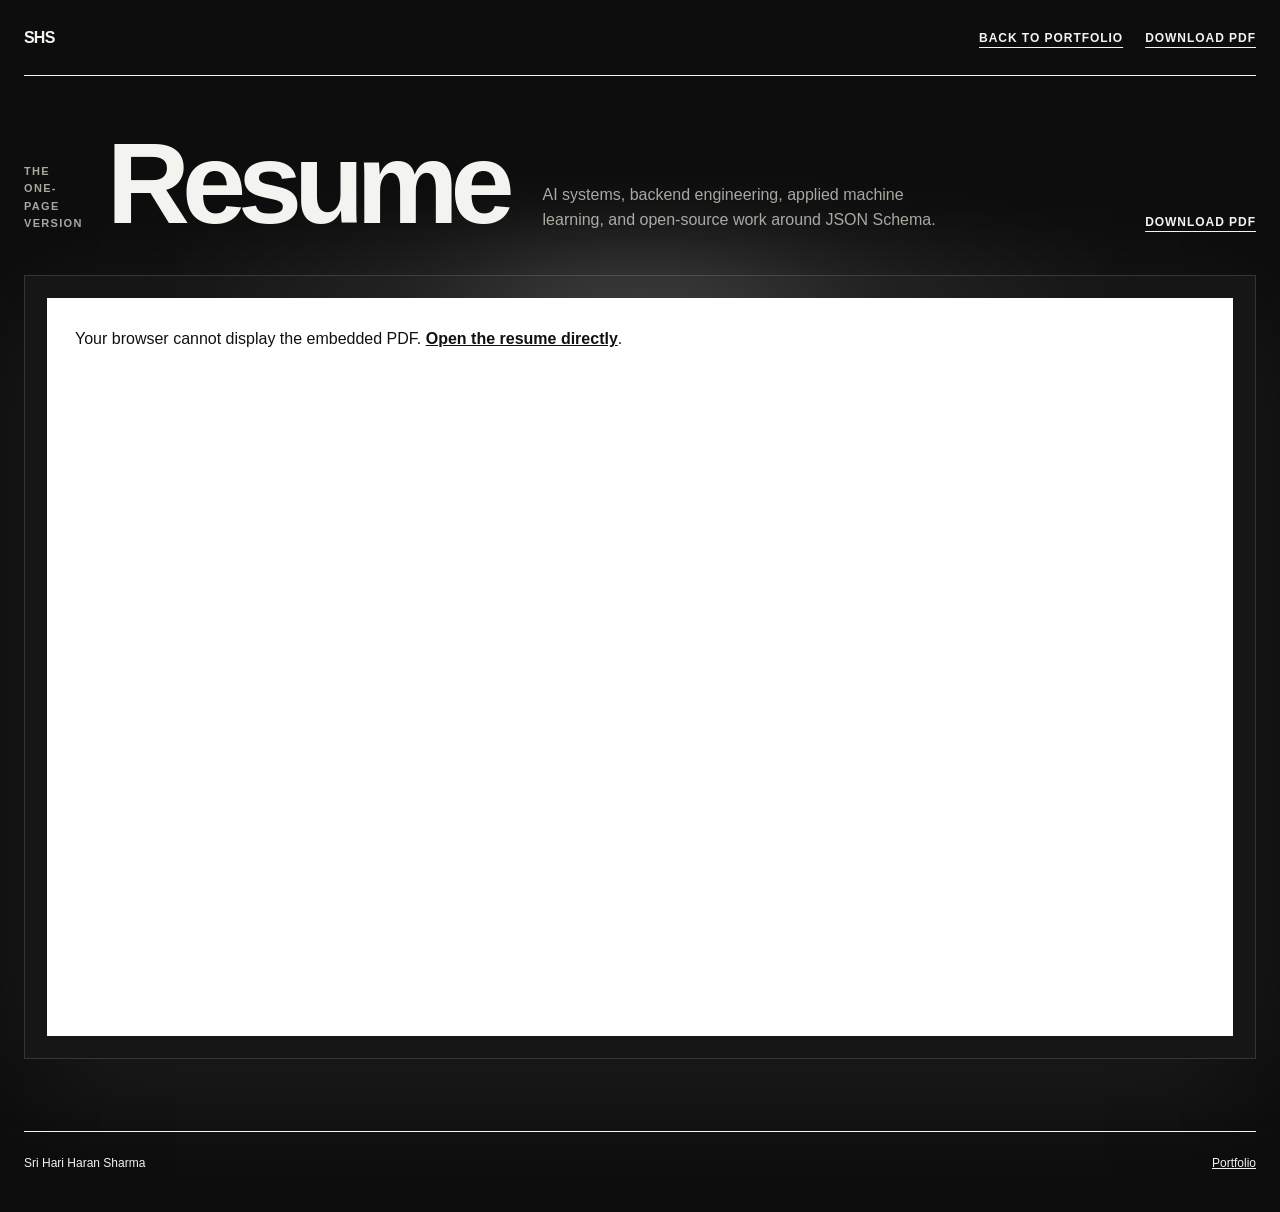
==== site/resume/index.html @ f2e6e786 "Add on-site resume viewer" ====
<!doctype html>
<html lang="en">
	<head>
		<meta charset="utf-8" />
		<meta name="viewport" content="width=device-width, initial-scale=1" />
		<meta name="description" content="Resume of Sri Hari Haran Sharma, AI systems engineer and open-source contributor." />
		<meta name="theme-color" content="#0d0d0d" />
		<title>Resume | Sri Hari Haran Sharma</title>
		<style>
			:root { --paper: #0d0d0d; --ink: #f3f3ef; --muted: #a7a7a0; --line: #363633; }
			* { box-sizing: border-box; }
			html { color-scheme: dark; }
			body {
				margin: 0;
				background: var(--paper);
				color: var(--ink);
				font-family: Arial, Helvetica, sans-serif;
			}
			a { color: inherit; }
			.skip-link {
				position: fixed;
				top: 10px;
				left: 10px;
				z-index: 20;
				padding: 8px 12px;
				background: var(--ink);
				color: var(--paper);
				transform: translateY(-160%);
			}
			.skip-link:focus { transform: translateY(0); }
			.site-header,
			main,
			footer { width: min(calc(100% - 48px), 1240px); margin-inline: auto; }
			.site-header {
				display: grid;
				grid-template-columns: 1fr auto;
				align-items: center;
				min-height: 76px;
				border-bottom: 1px solid var(--ink);
			}
			.wordmark { width: fit-content; font-weight: 800; letter-spacing: -0.05em; text-decoration: none; }
			.header-actions { display: flex; align-items: center; gap: 22px; }
			.header-actions a {
				font-size: 12px;
				font-weight: 700;
				letter-spacing: 0.08em;
				text-transform: uppercase;
				text-underline-offset: 5px;
			}
			main { padding: 58px 0 72px; }
			.resume-heading {
				display: grid;
				grid-template-columns: 1fr 2fr;
				gap: 36px;
				align-items: end;
				margin-bottom: 42px;
			}
			.eyebrow { margin: 0; color: var(--muted); font-size: 11px; font-weight: 700; letter-spacing: 0.12em; text-transform: uppercase; }
			h1 { margin: 0; font-size: clamp(54px, 9vw, 124px); line-height: 0.86; letter-spacing: -0.07em; }
			.resume-heading div { display: flex; align-items: flex-end; justify-content: space-between; gap: 24px; }
			.resume-heading p { max-width: 410px; margin: 0; color: var(--muted); line-height: 1.6; }
			.download {
				flex: 0 0 auto;
				padding-bottom: 4px;
				font-size: 12px;
				font-weight: 700;
				letter-spacing: 0.08em;
				text-transform: uppercase;
				text-underline-offset: 5px;
			}
			.resume-shell {
				position: relative;
				isolation: isolate;
				padding: clamp(10px, 2vw, 22px);
				border: 1px solid var(--line);
				background: rgba(255, 255, 255, 0.035);
				box-shadow: 0 26px 100px rgba(255, 255, 255, 0.09), 0 16px 50px rgba(0, 0, 0, 0.45);
			}
			.resume-shell::before {
				content: "";
				position: absolute;
				z-index: -1;
				inset: -6% 8% 16%;
				background: radial-gradient(ellipse at 50% 22%, rgba(255, 255, 255, 0.2), rgba(255, 255, 255, 0.055) 34%, transparent 68%);
				filter: blur(34px);
				pointer-events: none;
			}
			.resume-frame {
				display: block;
				width: 100%;
				height: min(82vh, 980px);
				min-height: 680px;
				border: 0;
				background: #fff;
			}
			.viewer-fallback { padding: 28px; background: #fff; color: #111; line-height: 1.6; }
			.viewer-fallback a { font-weight: 700; }
			footer {
				display: flex;
				justify-content: space-between;
				padding: 24px 0 42px;
				border-top: 1px solid var(--ink);
				font-size: 12px;
			}
			@media (max-width: 760px) {
				.site-header, main, footer { width: min(calc(100% - 28px), 1240px); }
				.header-actions a:first-child { display: none; }
				main { padding-top: 38px; }
				.resume-heading { grid-template-columns: 1fr; gap: 24px; }
				.resume-heading div { align-items: flex-start; flex-direction: column; }
				.resume-frame { min-height: 620px; height: 78vh; }
			}
		</style>
	</head>
	<body>
		<a class="skip-link" href="#resume-viewer">Skip to resume</a>
		<header class="site-header">
			<a class="wordmark" href="../">SHS</a>
			<div class="header-actions">
				<a href="../">Back to portfolio</a>
				<a href="../assets/sri-hari-haran-sharma-resume.pdf" download>Download PDF</a>
			</div>
		</header>
		<main>
			<section class="resume-heading" aria-labelledby="resume-title">
				<div>
					<p class="eyebrow">The one-page version</p>
					<h1 id="resume-title">Resume</h1>
				</div>
				<div>
					<p>AI systems, backend engineering, applied machine learning, and open-source work around JSON Schema.</p>
					<a class="download" href="../assets/sri-hari-haran-sharma-resume.pdf" download>Download PDF</a>
				</div>
			</section>
			<section class="resume-shell" id="resume-viewer" aria-label="Resume PDF viewer">
				<object class="resume-frame" data="../assets/sri-hari-haran-sharma-resume.pdf#view=FitH&amp;toolbar=1" type="application/pdf">
					<div class="viewer-fallback">Your browser cannot display the embedded PDF. <a href="../assets/sri-hari-haran-sharma-resume.pdf">Open the resume directly</a>.</div>
				</object>
			</section>
		</main>
		<footer><span>Sri Hari Haran Sharma</span><a href="../">Portfolio</a></footer>
	</body>
</html>
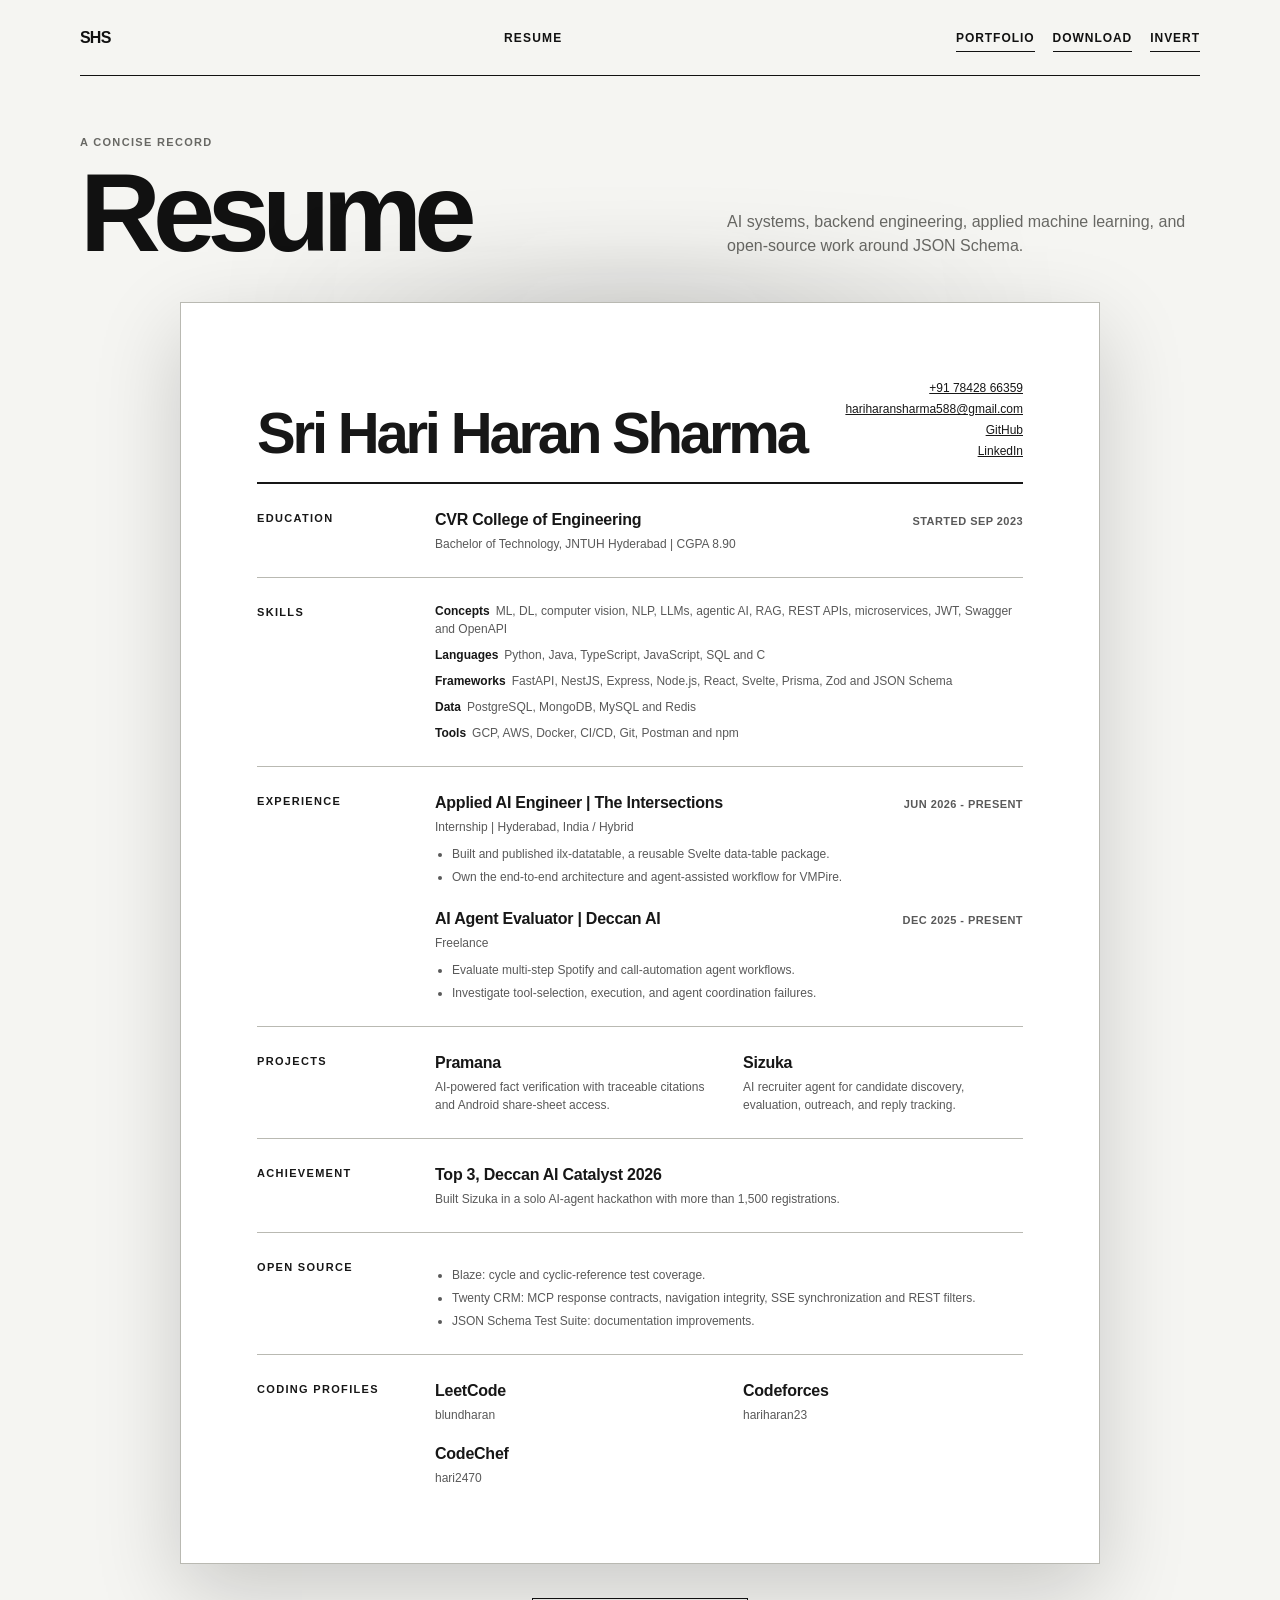
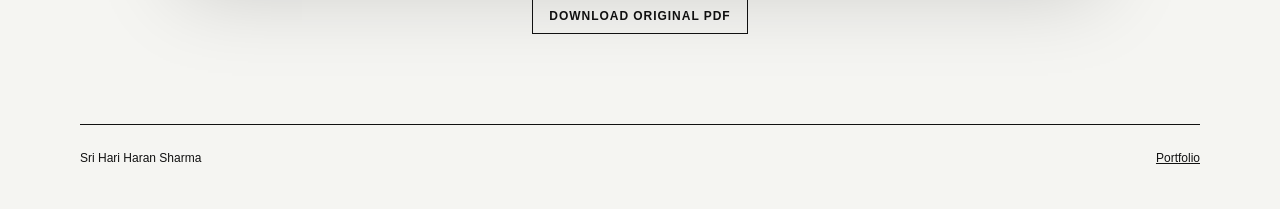
==== commit edb67252: "Refine resume and experience UI" ====
--- a/site/resume/index.html
+++ b/site/resume/index.html
@@ -4,17 +4,47 @@
 		<meta charset="utf-8" />
 		<meta name="viewport" content="width=device-width, initial-scale=1" />
 		<meta name="description" content="Resume of Sri Hari Haran Sharma, AI systems engineer and open-source contributor." />
-		<meta name="theme-color" content="#0d0d0d" />
+		<meta name="theme-color" content="#f5f5f2" />
 		<title>Resume | Sri Hari Haran Sharma</title>
+		<script>
+			try {
+				if (localStorage.getItem('portfolio-theme') === 'dark') {
+					document.documentElement.dataset.theme = 'dark';
+				}
+			} catch (error) {}
+		</script>
 		<style>
-			:root { --paper: #0d0d0d; --ink: #f3f3ef; --muted: #a7a7a0; --line: #363633; }
+			:root {
+				--paper: #f5f5f2;
+				--ink: #111111;
+				--muted: #686864;
+				--line: #c7c7c0;
+				--sheet: #ffffff;
+				--sheet-ink: #171717;
+				--sheet-muted: #595959;
+				--sheet-line: #b9b9b2;
+				--glow: rgba(17, 17, 17, 0.14);
+			}
+			:root[data-theme="dark"] {
+				--paper: #0d0d0d;
+				--ink: #f3f3ef;
+				--muted: #aaa9a2;
+				--line: #383835;
+				--sheet: #171716;
+				--sheet-ink: #f3f3ef;
+				--sheet-muted: #b8b7b0;
+				--sheet-line: #44443f;
+				--glow: rgba(255, 255, 255, 0.14);
+			}
 			* { box-sizing: border-box; }
-			html { color-scheme: dark; }
+			html { scroll-behavior: smooth; }
 			body {
 				margin: 0;
 				background: var(--paper);
 				color: var(--ink);
 				font-family: Arial, Helvetica, sans-serif;
+				line-height: 1.5;
+				transition: background-color 180ms ease, color 180ms ease;
 			}
 			a { color: inherit; }
 			.skip-link {
@@ -28,73 +58,185 @@
 				transform: translateY(-160%);
 			}
 			.skip-link:focus { transform: translateY(0); }
-			.site-header,
-			main,
-			footer { width: min(calc(100% - 48px), 1240px); margin-inline: auto; }
+			.site-header, main, footer {
+				width: min(calc(100% - 48px), 1120px);
+				margin-inline: auto;
+			}
 			.site-header {
 				display: grid;
-				grid-template-columns: 1fr auto;
+				grid-template-columns: auto minmax(0, 1fr) auto;
+				gap: 28px;
 				align-items: center;
 				min-height: 76px;
 				border-bottom: 1px solid var(--ink);
 			}
-			.wordmark { width: fit-content; font-weight: 800; letter-spacing: -0.05em; text-decoration: none; }
-			.header-actions { display: flex; align-items: center; gap: 22px; }
-			.header-actions a {
+			.wordmark {
+				font-weight: 800;
+				letter-spacing: -0.05em;
+				text-decoration: none;
+			}
+			.page-name {
+				justify-self: center;
+				font-size: 12px;
+				font-weight: 700;
+				letter-spacing: 0.1em;
+				text-transform: uppercase;
+			}
+			.header-actions {
+				display: flex;
+				align-items: center;
+				gap: 18px;
+				white-space: nowrap;
+			}
+			.header-actions a, .theme-toggle, .download {
+				display: inline-flex;
+				align-items: center;
+				min-height: 28px;
+				padding: 2px 0 1px;
+				border: 0;
+				border-bottom: 1px solid currentColor;
+				background: transparent;
+				color: inherit;
+				font: inherit;
 				font-size: 12px;
 				font-weight: 700;
 				letter-spacing: 0.08em;
+				line-height: 1;
+				text-decoration: none;
 				text-transform: uppercase;
-				text-underline-offset: 5px;
-			}
-			main { padding: 58px 0 72px; }
+				cursor: pointer;
+			}
+			main { padding: 58px 0 90px; }
 			.resume-heading {
 				display: grid;
-				grid-template-columns: 1fr 2fr;
-				gap: 36px;
+				grid-template-columns: 1fr minmax(280px, 0.8fr);
+				gap: 56px;
 				align-items: end;
-				margin-bottom: 42px;
-			}
-			.eyebrow { margin: 0; color: var(--muted); font-size: 11px; font-weight: 700; letter-spacing: 0.12em; text-transform: uppercase; }
-			h1 { margin: 0; font-size: clamp(54px, 9vw, 124px); line-height: 0.86; letter-spacing: -0.07em; }
-			.resume-heading div { display: flex; align-items: flex-end; justify-content: space-between; gap: 24px; }
-			.resume-heading p { max-width: 410px; margin: 0; color: var(--muted); line-height: 1.6; }
-			.download {
-				flex: 0 0 auto;
-				padding-bottom: 4px;
-				font-size: 12px;
+				margin-bottom: 44px;
+			}
+			.eyebrow {
+				margin: 0 0 16px;
+				color: var(--muted);
+				font-size: 11px;
 				font-weight: 700;
-				letter-spacing: 0.08em;
+				letter-spacing: 0.12em;
 				text-transform: uppercase;
-				text-underline-offset: 5px;
-			}
-			.resume-shell {
+			}
+			h1 {
+				margin: 0;
+				font-size: clamp(58px, 9vw, 112px);
+				line-height: 0.82;
+				letter-spacing: -0.07em;
+			}
+			.resume-heading-copy { margin: 0; color: var(--muted); }
+			.paper-shell {
 				position: relative;
 				isolation: isolate;
-				padding: clamp(10px, 2vw, 22px);
-				border: 1px solid var(--line);
-				background: rgba(255, 255, 255, 0.035);
-				box-shadow: 0 26px 100px rgba(255, 255, 255, 0.09), 0 16px 50px rgba(0, 0, 0, 0.45);
-			}
-			.resume-shell::before {
+				max-width: 920px;
+				margin-inline: auto;
+			}
+			.paper-shell::before {
 				content: "";
 				position: absolute;
 				z-index: -1;
-				inset: -6% 8% 16%;
-				background: radial-gradient(ellipse at 50% 22%, rgba(255, 255, 255, 0.2), rgba(255, 255, 255, 0.055) 34%, transparent 68%);
+				inset: -50px 3% 6%;
+				background: radial-gradient(ellipse at 50% 20%, var(--glow), transparent 66%);
 				filter: blur(34px);
 				pointer-events: none;
 			}
-			.resume-frame {
-				display: block;
-				width: 100%;
-				height: min(82vh, 980px);
-				min-height: 680px;
-				border: 0;
-				background: #fff;
-			}
-			.viewer-fallback { padding: 28px; background: #fff; color: #111; line-height: 1.6; }
-			.viewer-fallback a { font-weight: 700; }
+			.resume-paper {
+				padding: clamp(34px, 6.5vw, 76px);
+				border: 1px solid var(--sheet-line);
+				background: var(--sheet);
+				color: var(--sheet-ink);
+				box-shadow: 0 28px 80px rgba(0, 0, 0, 0.18);
+			}
+			.resume-top {
+				display: grid;
+				grid-template-columns: 1fr auto;
+				gap: 28px;
+				align-items: end;
+				padding-bottom: 22px;
+				border-bottom: 2px solid var(--sheet-ink);
+			}
+			.resume-top h2 {
+				margin: 0;
+				font-size: clamp(36px, 5vw, 58px);
+				line-height: 0.95;
+				letter-spacing: -0.055em;
+			}
+			.contact {
+				display: grid;
+				gap: 3px;
+				justify-items: end;
+				font-size: 12px;
+			}
+			.resume-section {
+				display: grid;
+				grid-template-columns: 150px 1fr;
+				gap: 28px;
+				padding: 24px 0;
+				border-bottom: 1px solid var(--sheet-line);
+			}
+			.resume-section:last-child { border-bottom: 0; padding-bottom: 0; }
+			.resume-section > h3 {
+				margin: 2px 0 0;
+				font-size: 11px;
+				letter-spacing: 0.12em;
+				text-transform: uppercase;
+			}
+			.entry + .entry { margin-top: 21px; }
+			.entry-head {
+				display: grid;
+				grid-template-columns: minmax(0, 1fr) auto;
+				gap: 18px;
+				align-items: baseline;
+			}
+			.entry h4 {
+				margin: 0;
+				font-size: 16px;
+				letter-spacing: -0.015em;
+			}
+			.entry-time {
+				color: var(--sheet-muted);
+				font-size: 11px;
+				font-weight: 700;
+				letter-spacing: 0.04em;
+				text-transform: uppercase;
+				white-space: nowrap;
+			}
+			.entry-sub {
+				margin: 3px 0 0;
+				color: var(--sheet-muted);
+				font-size: 12px;
+			}
+			.entry ul {
+				margin: 9px 0 0;
+				padding-left: 17px;
+				color: var(--sheet-muted);
+				font-size: 12px;
+			}
+			.entry li + li { margin-top: 5px; }
+			.skill-list {
+				display: grid;
+				gap: 8px;
+				margin: 0;
+				font-size: 12px;
+			}
+			.skill-list dt { float: left; margin-right: 6px; font-weight: 800; }
+			.skill-list dd { margin: 0; color: var(--sheet-muted); }
+			.compact-grid {
+				display: grid;
+				grid-template-columns: 1fr 1fr;
+				gap: 18px 28px;
+			}
+			.compact-grid .entry + .entry { margin-top: 0; }
+			.resume-footer-actions {
+				display: flex;
+				justify-content: center;
+				margin-top: 34px;
+			}
+			.resume-footer-actions .download { padding: 11px 16px; border: 1px solid currentColor; }
 			footer {
 				display: flex;
 				justify-content: space-between;
@@ -103,41 +245,181 @@
 				font-size: 12px;
 			}
 			@media (max-width: 760px) {
-				.site-header, main, footer { width: min(calc(100% - 28px), 1240px); }
+				.site-header, main, footer { width: min(calc(100% - 28px), 1120px); }
+				.site-header { grid-template-columns: auto 1fr auto; gap: 16px; min-height: 64px; }
+				.page-name { display: none; }
+				.header-actions { grid-column: 3; gap: 13px; }
 				.header-actions a:first-child { display: none; }
 				main { padding-top: 38px; }
 				.resume-heading { grid-template-columns: 1fr; gap: 24px; }
-				.resume-heading div { align-items: flex-start; flex-direction: column; }
-				.resume-frame { min-height: 620px; height: 78vh; }
+				.resume-paper { padding: 28px 22px; }
+				.resume-top, .resume-section { grid-template-columns: 1fr; }
+				.contact { justify-items: start; }
+				.resume-section { gap: 14px; }
+				.entry-head { grid-template-columns: 1fr; gap: 2px; }
+				.entry-time { white-space: normal; }
+				.compact-grid { grid-template-columns: 1fr; }
+			}
+			@media print {
+				:root, :root[data-theme="dark"] {
+					--sheet: #ffffff;
+					--sheet-ink: #111111;
+					--sheet-muted: #555555;
+					--sheet-line: #b9b9b2;
+				}
+				body { background: #ffffff; }
+				.site-header, .resume-heading, .resume-footer-actions, footer { display: none; }
+				main { width: 100%; padding: 0; }
+				.paper-shell { max-width: none; }
+				.paper-shell::before { display: none; }
+				.resume-paper { border: 0; box-shadow: none; padding: 0; }
+			}
+			@media (prefers-reduced-motion: reduce) {
+				html { scroll-behavior: auto; }
+				body { transition: none; }
 			}
 		</style>
 	</head>
 	<body>
-		<a class="skip-link" href="#resume-viewer">Skip to resume</a>
+		<a class="skip-link" href="#resume-paper">Skip to resume</a>
 		<header class="site-header">
-			<a class="wordmark" href="../">SHS</a>
+			<a class="wordmark" href="../" aria-label="Back to portfolio">SHS</a>
+			<span class="page-name">Resume</span>
 			<div class="header-actions">
-				<a href="../">Back to portfolio</a>
-				<a href="../assets/sri-hari-haran-sharma-resume.pdf" download>Download PDF</a>
+				<a href="../">Portfolio</a>
+				<a href="../assets/sri-hari-haran-sharma-resume.pdf" download>Download</a>
+				<button class="theme-toggle" type="button" aria-pressed="false">Invert</button>
 			</div>
 		</header>
 		<main>
 			<section class="resume-heading" aria-labelledby="resume-title">
 				<div>
-					<p class="eyebrow">The one-page version</p>
+					<p class="eyebrow">A concise record</p>
 					<h1 id="resume-title">Resume</h1>
 				</div>
-				<div>
-					<p>AI systems, backend engineering, applied machine learning, and open-source work around JSON Schema.</p>
-					<a class="download" href="../assets/sri-hari-haran-sharma-resume.pdf" download>Download PDF</a>
-				</div>
+				<p class="resume-heading-copy">AI systems, backend engineering, applied machine learning, and open-source work around JSON Schema.</p>
 			</section>
-			<section class="resume-shell" id="resume-viewer" aria-label="Resume PDF viewer">
-				<object class="resume-frame" data="../assets/sri-hari-haran-sharma-resume.pdf#view=FitH&amp;toolbar=1" type="application/pdf">
-					<div class="viewer-fallback">Your browser cannot display the embedded PDF. <a href="../assets/sri-hari-haran-sharma-resume.pdf">Open the resume directly</a>.</div>
-				</object>
-			</section>
+			<div class="paper-shell">
+				<article class="resume-paper" id="resume-paper">
+					<header class="resume-top">
+						<h2>Sri Hari Haran Sharma</h2>
+						<div class="contact">
+							<a href="tel:+917842866359">+91 78428 66359</a>
+							<a href="mailto:hariharansharma588@gmail.com">hariharansharma588@gmail.com</a>
+							<a href="https://github.com/channi23">GitHub</a>
+							<a href="https://in.linkedin.com/in/sri-hariharan-sharma-aa1478286">LinkedIn</a>
+						</div>
+					</header>
+
+					<section class="resume-section">
+						<h3>Education</h3>
+						<div class="entry">
+							<div class="entry-head">
+								<h4>CVR College of Engineering</h4>
+								<span class="entry-time">Started Sep 2023</span>
+							</div>
+							<p class="entry-sub">Bachelor of Technology, JNTUH Hyderabad | CGPA 8.90</p>
+						</div>
+					</section>
+
+					<section class="resume-section">
+						<h3>Skills</h3>
+						<dl class="skill-list">
+							<div><dt>Concepts</dt><dd>ML, DL, computer vision, NLP, LLMs, agentic AI, RAG, REST APIs, microservices, JWT, Swagger and OpenAPI</dd></div>
+							<div><dt>Languages</dt><dd>Python, Java, TypeScript, JavaScript, SQL and C</dd></div>
+							<div><dt>Frameworks</dt><dd>FastAPI, NestJS, Express, Node.js, React, Svelte, Prisma, Zod and JSON Schema</dd></div>
+							<div><dt>Data</dt><dd>PostgreSQL, MongoDB, MySQL and Redis</dd></div>
+							<div><dt>Tools</dt><dd>GCP, AWS, Docker, CI/CD, Git, Postman and npm</dd></div>
+						</dl>
+					</section>
+
+					<section class="resume-section">
+						<h3>Experience</h3>
+						<div>
+							<div class="entry">
+								<div class="entry-head">
+									<h4>Applied AI Engineer | The Intersections</h4>
+									<span class="entry-time">Jun 2026 - Present</span>
+								</div>
+								<p class="entry-sub">Internship | Hyderabad, India / Hybrid</p>
+								<ul>
+									<li>Built and published ilx-datatable, a reusable Svelte data-table package.</li>
+									<li>Own the end-to-end architecture and agent-assisted workflow for VMPire.</li>
+								</ul>
+							</div>
+							<div class="entry">
+								<div class="entry-head">
+									<h4>AI Agent Evaluator | Deccan AI</h4>
+									<span class="entry-time">Dec 2025 - Present</span>
+								</div>
+								<p class="entry-sub">Freelance</p>
+								<ul>
+									<li>Evaluate multi-step Spotify and call-automation agent workflows.</li>
+									<li>Investigate tool-selection, execution, and agent coordination failures.</li>
+								</ul>
+							</div>
+						</div>
+					</section>
+
+					<section class="resume-section">
+						<h3>Projects</h3>
+						<div class="compact-grid">
+							<div class="entry">
+								<h4>Pramana</h4>
+								<p class="entry-sub">AI-powered fact verification with traceable citations and Android share-sheet access.</p>
+							</div>
+							<div class="entry">
+								<h4>Sizuka</h4>
+								<p class="entry-sub">AI recruiter agent for candidate discovery, evaluation, outreach, and reply tracking.</p>
+							</div>
+						</div>
+					</section>
+
+					<section class="resume-section">
+						<h3>Achievement</h3>
+						<div class="entry">
+							<h4>Top 3, Deccan AI Catalyst 2026</h4>
+							<p class="entry-sub">Built Sizuka in a solo AI-agent hackathon with more than 1,500 registrations.</p>
+						</div>
+					</section>
+
+					<section class="resume-section">
+						<h3>Open source</h3>
+						<div class="entry">
+							<ul>
+								<li>Blaze: cycle and cyclic-reference test coverage.</li>
+								<li>Twenty CRM: MCP response contracts, navigation integrity, SSE synchronization and REST filters.</li>
+								<li>JSON Schema Test Suite: documentation improvements.</li>
+							</ul>
+						</div>
+					</section>
+
+					<section class="resume-section">
+						<h3>Coding profiles</h3>
+						<div class="compact-grid">
+							<div class="entry"><h4>LeetCode</h4><p class="entry-sub">blundharan</p></div>
+							<div class="entry"><h4>Codeforces</h4><p class="entry-sub">hariharan23</p></div>
+							<div class="entry"><h4>CodeChef</h4><p class="entry-sub">hari2470</p></div>
+						</div>
+					</section>
+				</article>
+			</div>
+			<div class="resume-footer-actions">
+				<a class="download" href="../assets/sri-hari-haran-sharma-resume.pdf" download>Download original PDF</a>
+			</div>
 		</main>
 		<footer><span>Sri Hari Haran Sharma</span><a href="../">Portfolio</a></footer>
+		<script>
+			const root = document.documentElement;
+			const toggle = document.querySelector('.theme-toggle');
+			const dark = root.dataset.theme === 'dark';
+			toggle.setAttribute('aria-pressed', String(dark));
+			toggle.addEventListener('click', () => {
+				const nextDark = root.dataset.theme !== 'dark';
+				root.dataset.theme = nextDark ? 'dark' : 'light';
+				toggle.setAttribute('aria-pressed', String(nextDark));
+				localStorage.setItem('portfolio-theme', nextDark ? 'dark' : 'light');
+			});
+		</script>
 	</body>
 </html>
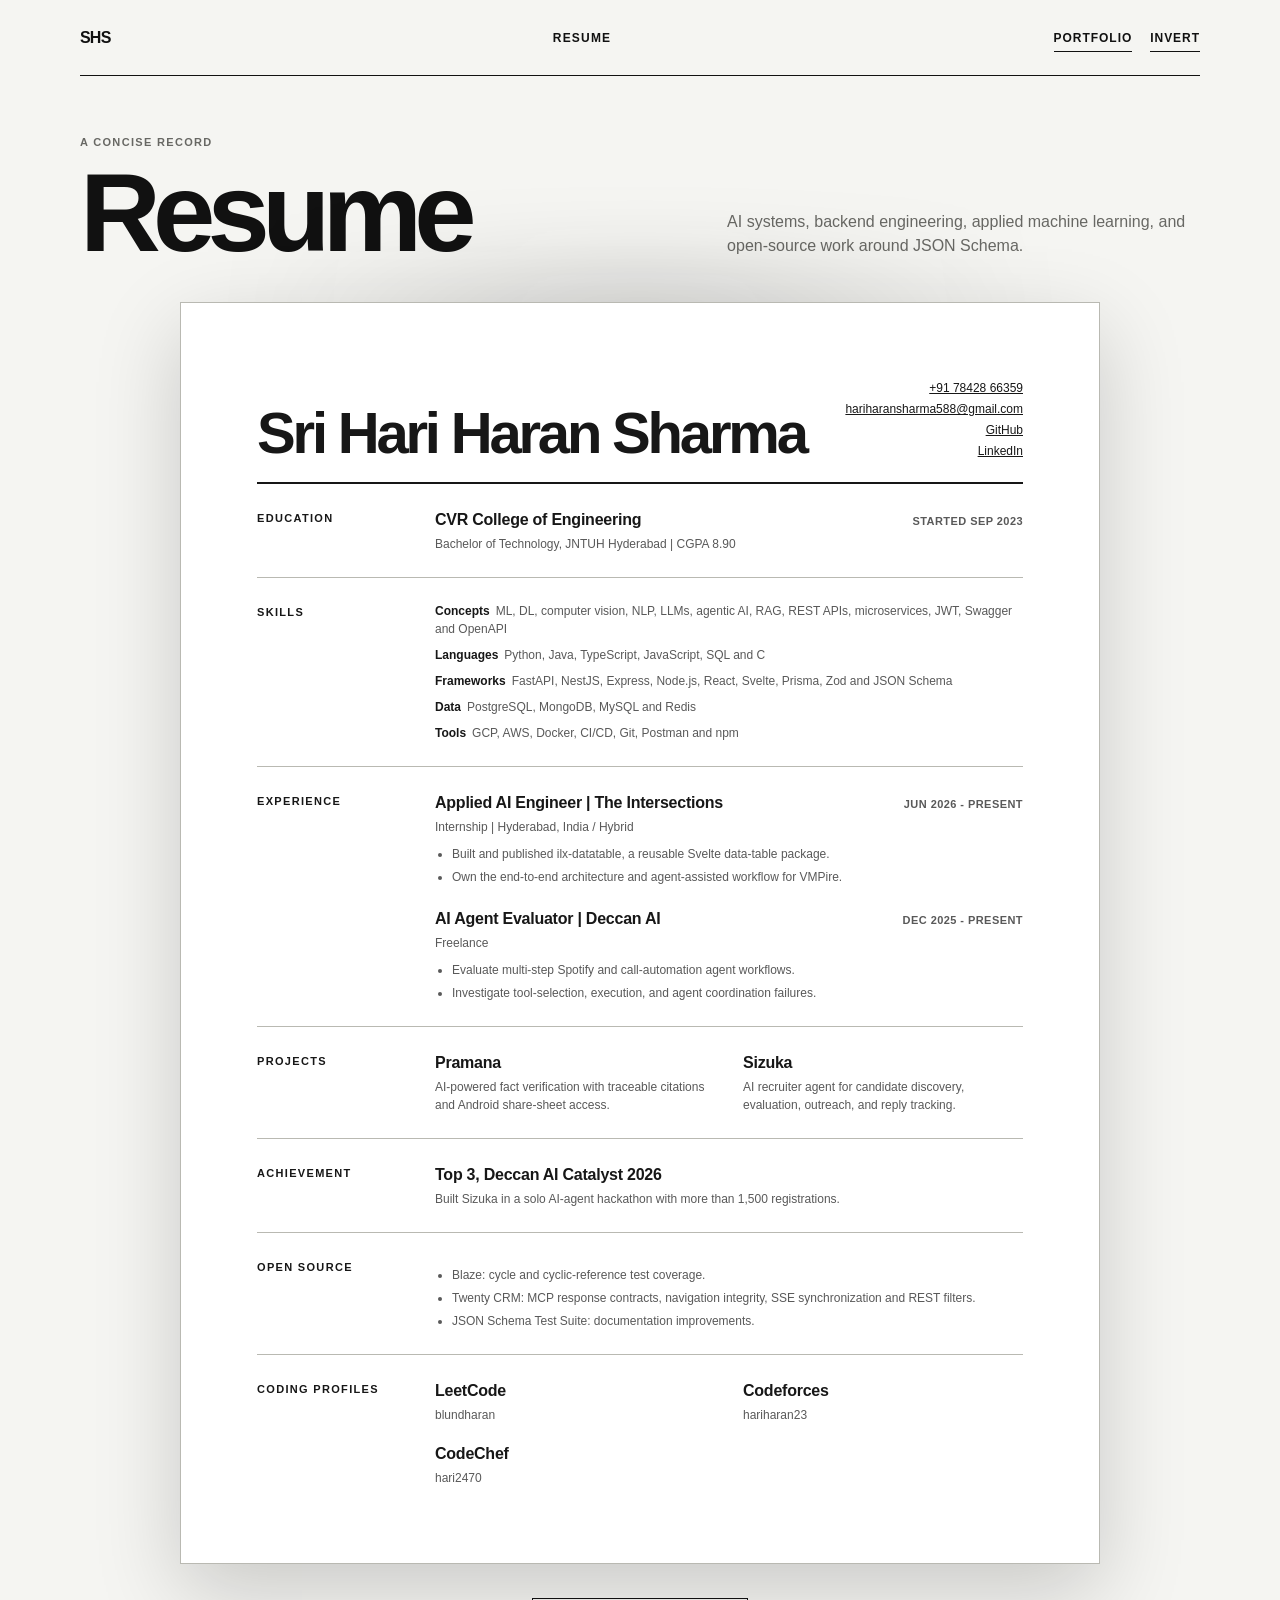
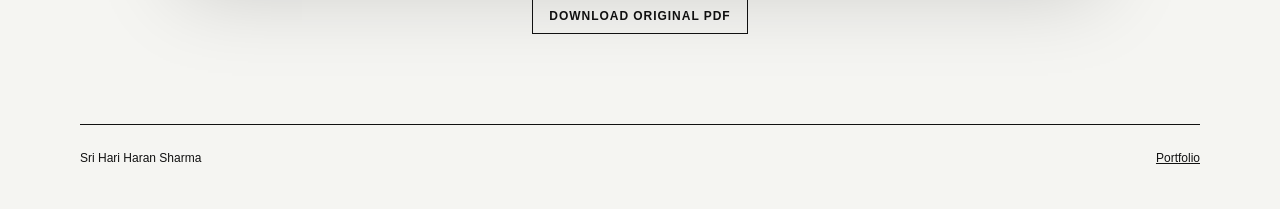
==== commit 5a13978b: "Compact experience and simplify resume header" ====
--- a/site/resume/index.html
+++ b/site/resume/index.html
@@ -287,7 +287,6 @@
 			<span class="page-name">Resume</span>
 			<div class="header-actions">
 				<a href="../">Portfolio</a>
-				<a href="../assets/sri-hari-haran-sharma-resume.pdf" download>Download</a>
 				<button class="theme-toggle" type="button" aria-pressed="false">Invert</button>
 			</div>
 		</header>
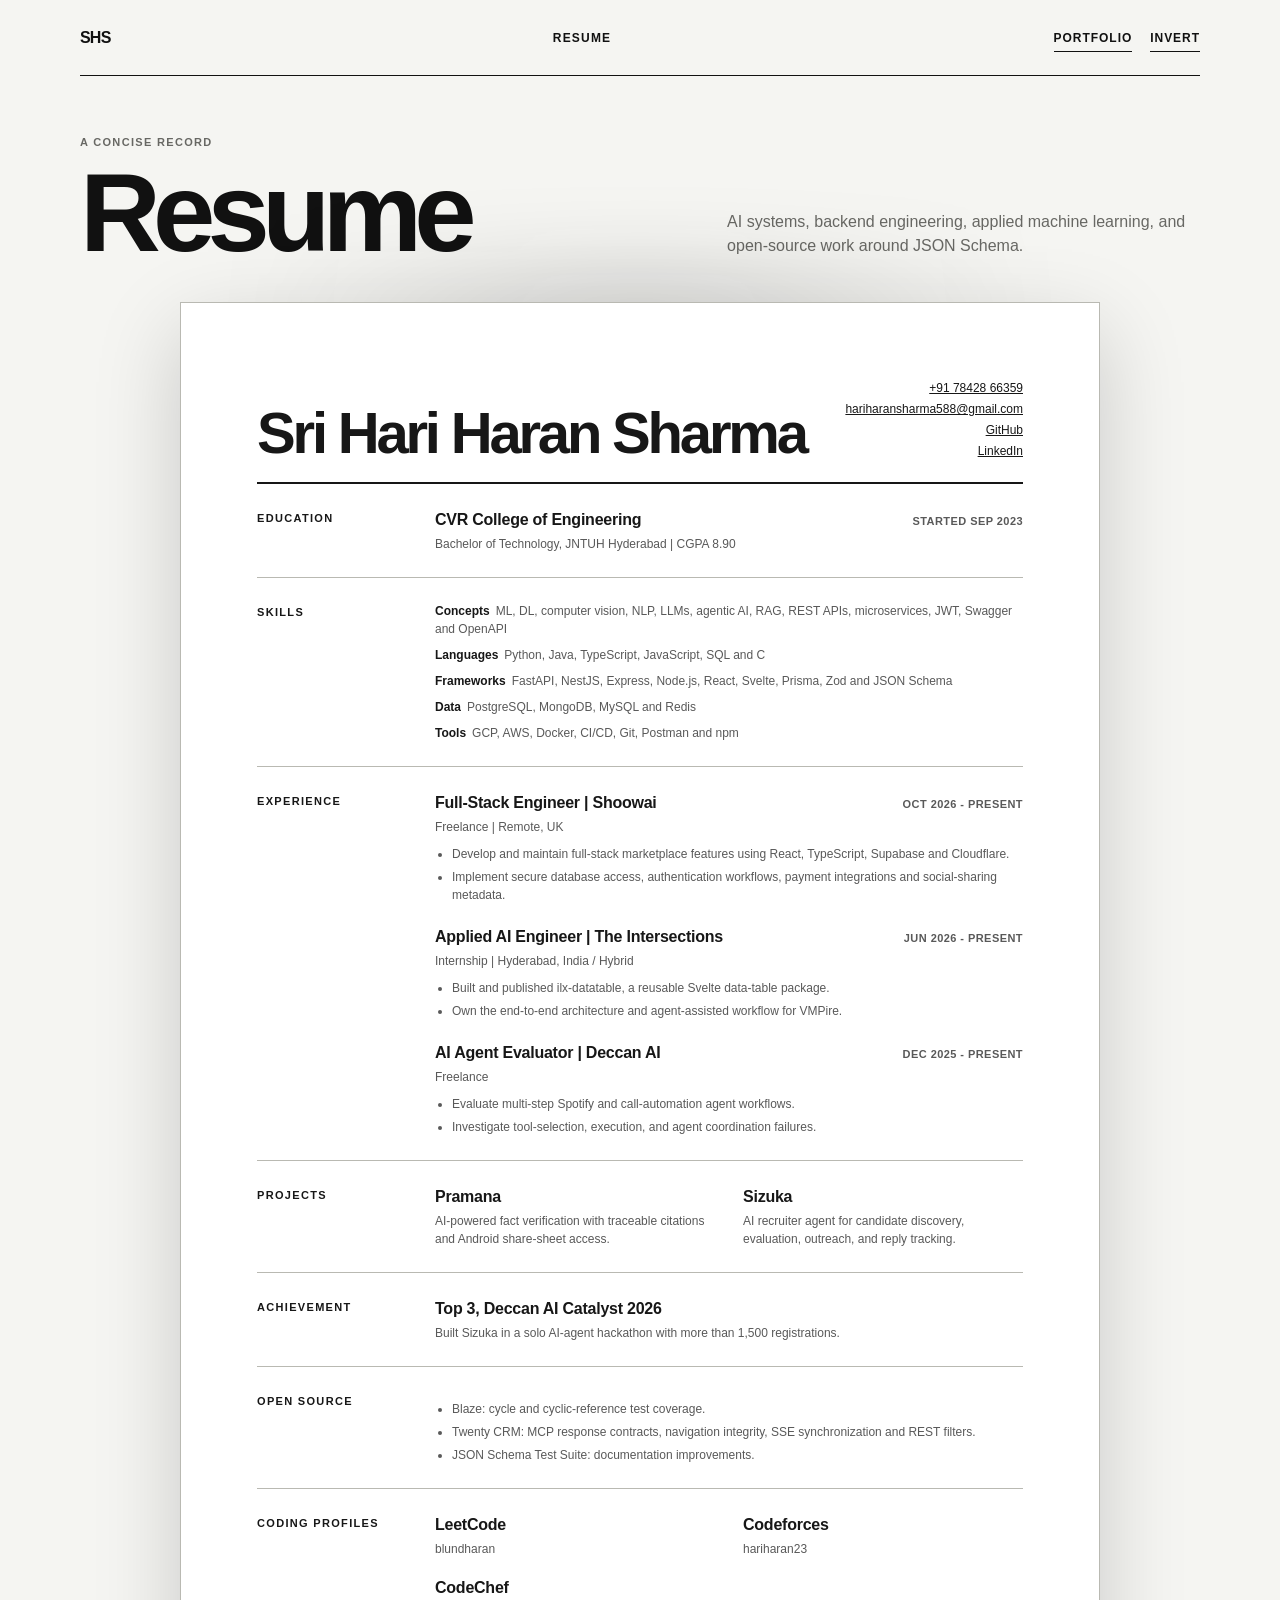
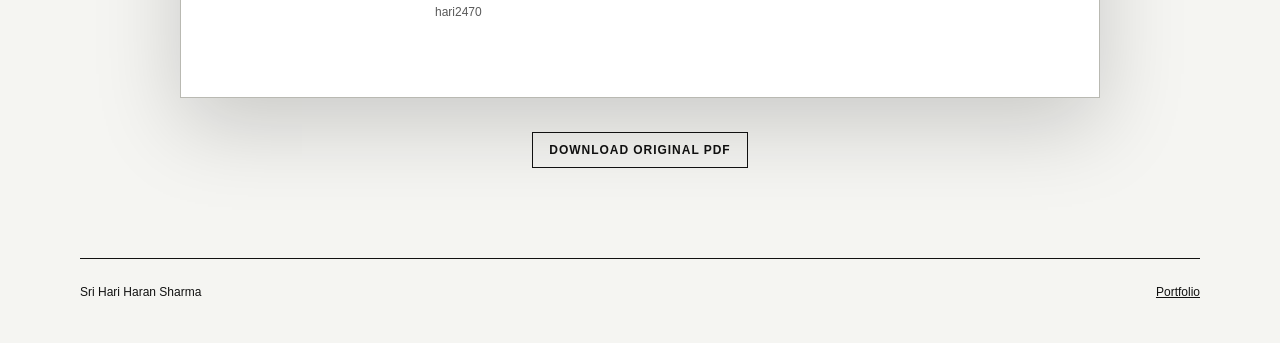
==== commit 6e93cd0b: "Add Shoowai freelance full-stack engineering experience" ====
--- a/site/resume/index.html
+++ b/site/resume/index.html
@@ -337,6 +337,17 @@
 						<div>
 							<div class="entry">
 								<div class="entry-head">
+									<h4>Full-Stack Engineer | Shoowai</h4>
+									<span class="entry-time">Oct 2026 - Present</span>
+								</div>
+								<p class="entry-sub">Freelance | Remote, UK</p>
+								<ul>
+									<li>Develop and maintain full-stack marketplace features using React, TypeScript, Supabase and Cloudflare.</li>
+									<li>Implement secure database access, authentication workflows, payment integrations and social-sharing metadata.</li>
+								</ul>
+							</div>
+						<div class="entry">
+								<div class="entry-head">
 									<h4>Applied AI Engineer | The Intersections</h4>
 									<span class="entry-time">Jun 2026 - Present</span>
 								</div>
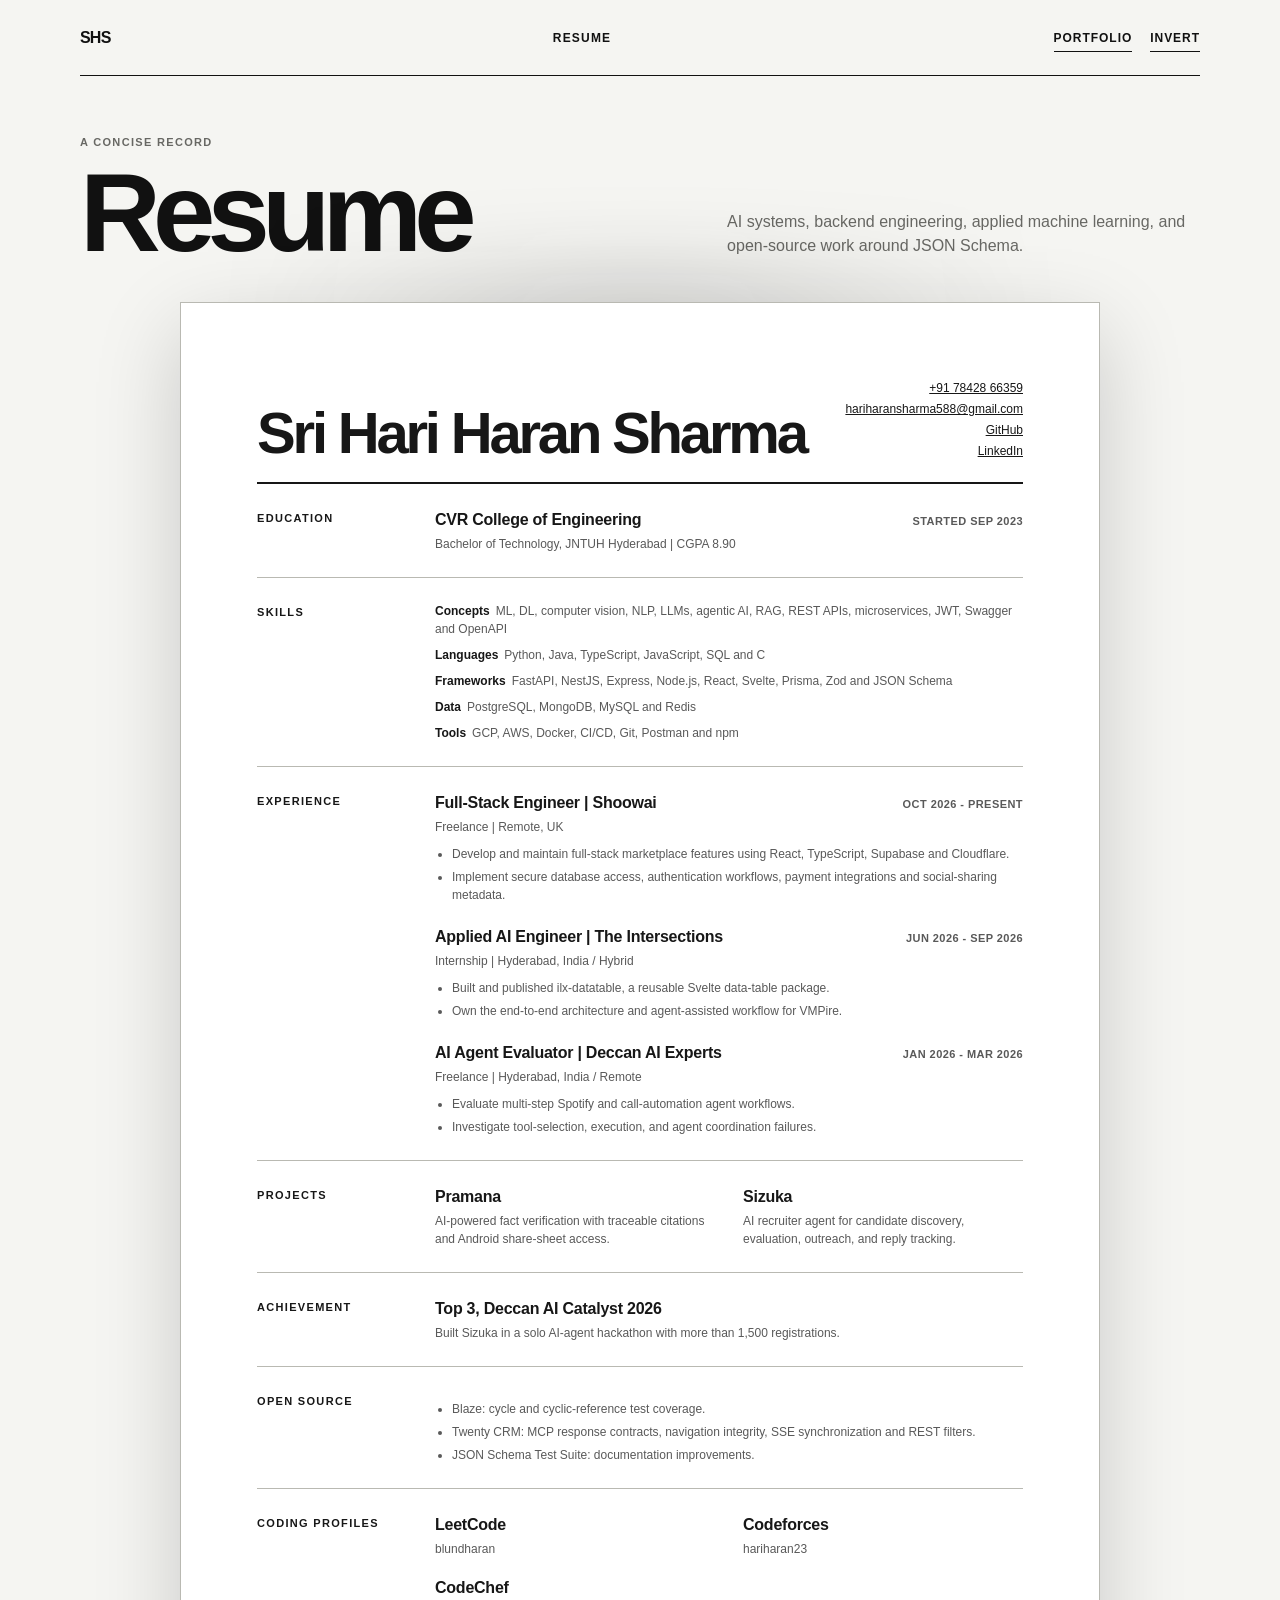
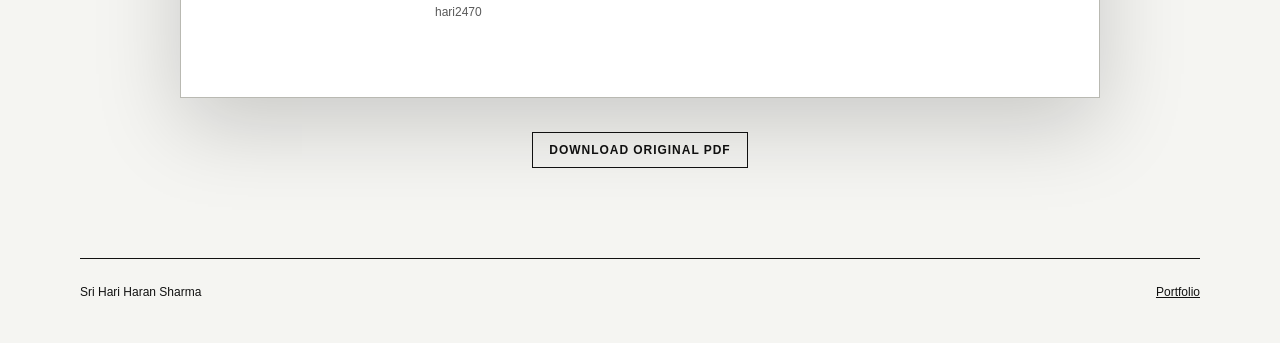
==== commit 35709aaf: "Correct experience dates to match LinkedIn" ====
--- a/site/resume/index.html
+++ b/site/resume/index.html
@@ -349,7 +349,7 @@
 						<div class="entry">
 								<div class="entry-head">
 									<h4>Applied AI Engineer | The Intersections</h4>
-									<span class="entry-time">Jun 2026 - Present</span>
+									<span class="entry-time">Jun 2026 - Sep 2026</span>
 								</div>
 								<p class="entry-sub">Internship | Hyderabad, India / Hybrid</p>
 								<ul>
@@ -359,10 +359,10 @@
 							</div>
 							<div class="entry">
 								<div class="entry-head">
-									<h4>AI Agent Evaluator | Deccan AI</h4>
-									<span class="entry-time">Dec 2025 - Present</span>
+									<h4>AI Agent Evaluator | Deccan AI Experts</h4>
+									<span class="entry-time">Jan 2026 - Mar 2026</span>
 								</div>
-								<p class="entry-sub">Freelance</p>
+								<p class="entry-sub">Freelance | Hyderabad, India / Remote</p>
 								<ul>
 									<li>Evaluate multi-step Spotify and call-automation agent workflows.</li>
 									<li>Investigate tool-selection, execution, and agent coordination failures.</li>
